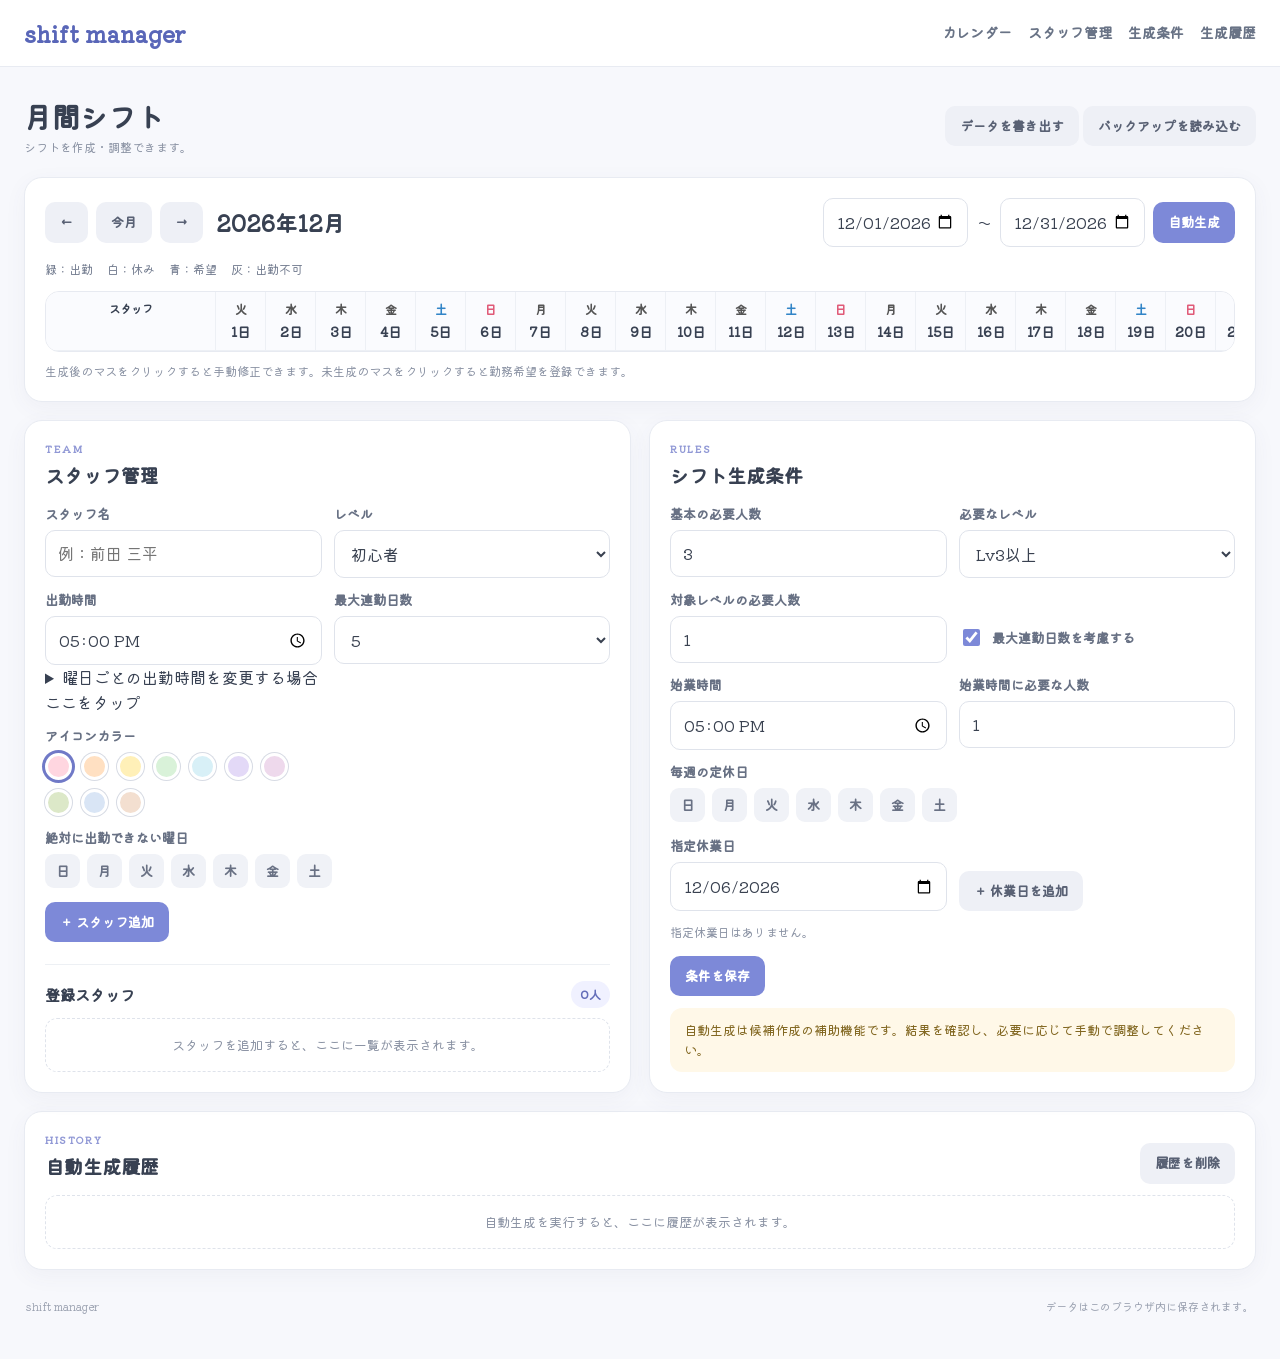
==== index.html @ 0167f22e "Update index.html" ====
<!doctype html>
<html lang="ja">

<head>
  <meta charset="utf-8">
  <meta name="viewport" content="width=device-width, initial-scale=1">
  <meta name="description" content="月間シフト作成を手助けします">
  <title>シフト管理システム</title>

  <!-- ファビコン -->
  <link rel="icon" href="/shift-work_icon.png">

  <!-- CSS JSリンク -->
  <link rel="stylesheet" href="css/ress.css">
  <link rel="stylesheet" href="css/style.css">

  <!-- kiwi Maruフォント -->
  <link rel="preconnect" href="https://fonts.googleapis.com">
  <link rel="preconnect" href="https://fonts.gstatic.com" crossorigin>
  <link
    href="https://fonts.googleapis.com/css2?family=Hachi+Maru+Pop&family=Kiwi+Maru&family=Zen+Kurenaido&display=swap"
    rel="stylesheet">

</head>

<body>
  <!-- ヘッダー -->
  <header>
    <div class="header-inner">
      <a class="logo" href="#calendar-section">shift manager</a>
      <nav>
        <a href="#calendar-section">カレンダー</a>
        <a href="#staff-section">スタッフ管理</a>
        <a href="#conditions-section">生成条件</a>
        <a href="#history-section">生成履歴</a>
      </nav>
    </div>
  </header>

  <!-- メイン画面 -->
  <main class="container" id="app-section">
    <div class="page-heading">
      <div>

        <h1>月間シフト</h1>
        <p class="muted">シフトを作成・調整できます。</p>
      </div>
      <div class="backup-actions">
        <button class="secondary" id="exportBtn" type="button">
          データを書き出す
        </button>

        <button class="secondary" id="importBtn" type="button">
          バックアップを読み込む
        </button>

        <input type="file" id="importFile" accept=".json,application/json" hidden>
      </div>
    </div>
    <!-- カレンダー シフト自動生成画面 -->
    <section class="card" id="calendar-section">
      <div class="calendar-toolbar">
        <div class="toolbar">
          <button class="secondary" id="prevMonth">←</button>
          <button class="secondary" id="todayMonth">今月</button>
          <button class="secondary" id="nextMonth">→</button>
          <span class="month-title" id="monthTitle"></span>
        </div>
        <div class="toolbar">
          <input type="date" id="generationStart" aria-label="生成開始日">
          <span>〜</span>
          <input type="date" id="generationEnd" aria-label="生成終了日">
          <button class="primary" id="generateBtn">自動生成</button>
        </div>
      </div>
      <div id="generationMessage" aria-live="polite">
      </div>
      <div class="legend">
        <span>緑：出勤</span>
        <span>白：休み</span>
        <span>青：希望</span>
        <span>灰：出勤不可</span>
      </div>
      <div class="calendar-wrap">
        <div id="calendar" class="calendar">
        </div>
      </div>
      <p class="muted help-text">生成後のマスをクリックすると手動修正できます。未生成のマスをクリックすると勤務希望を登録できます。</p>
    </section>

    <!-- スタッフ管理画面 -->
    <div class="grid">
      <section class="card" id="staff-section">
        <p class="eyebrow">TEAM</p>
        <h2>スタッフ管理</h2>
        <form id="staffForm">
          <div class="form-row">
            <div>
              <label for="staffName">スタッフ名</label>
              <input id="staffName" maxlength="20" placeholder="例：前田 三平" required>
            </div>
            <div>
              <label for="staffLevel">レベル</label>
              <select id="staffLevel">
                <option value=" 1">初心者</option>
                <option value="2">普通</option>
                <option value="3">ベテラン</option>
              </select>
            </div>
          </div>

          <!-- 出勤時間：初期値は17:00 -->
          <div class="form-row">
            <div>
              <label for="staffStartTime">出勤時間</label>
              <input id="staffStartTime" type="time" value="17:00" required>
              <!-- 曜日ごとの出勤時間変更 -->
              <details class="weekday-time-settings">
                <summary>曜日ごとの出勤時間を変更する場合ここをタップ</summary>
                <p>変更しない曜日は、基本の出勤時間が適用されます。</p>
                <div class="form-row">
                  <div>
                    <label for="startTimeMon">月曜日</label>
                    <input id="startTimeMon" type="time">
                  </div>
                  <div>
                    <label for="startTimeTue">火曜日</label>
                    <input id="startTimeTue" type="time">
                  </div>
                </div>
                <div class="form-row">
                  <div>
                    <label for="startTimeWed">水曜日</label>
                    <input id="startTimeWed" type="time">
                  </div>
                  <div>
                    <label for="startTimeThu">木曜日</label>
                    <input id="startTimeThu" type="time">
                  </div>
                </div>
                <div class="form-row">
                  <div>
                    <label for="startTimeFri">金曜日</label>
                    <input id="startTimeFri" type="time">
                  </div>
                  <div>
                    <label for="startTimeSat">土曜日</label>
                    <input id="startTimeSat" type="time">
                  </div>
                </div>
                <div class="form-row">
                  <div>
                    <label for="startTimeSun">日曜日</label>
                    <input id="startTimeSun" type="time">
                  </div>
                </div>
              </details>
            </div>

          <!-- 最大連勤日数 -->
            <div>
              <label for="staffMax">最大連勤日数</label>
              <select id="staffMax">
                <option>1</option>
                <option>2</option>
                <option>3</option>
                <option>4</option>
                <option selected>5</option>
                <option>6</option>
                <option>7</option>
              </select>
            </div>
          </div>

          <!-- アイコンカラー -->
          <div class="form-row">
            <div>
              <label>アイコンカラー</label>
              <div id="colorChoices" class="color-list"></div>
            </div>
          </div>
          <!-- 出勤曜日 -->
          <label>絶対に出勤できない曜日</label>
          <div id="unavailableChoices" class="weekday-list"></div>
          <div class="form-actions">
            <!-- スタッフ追加 -->
            <button class="primary" id="staffSubmit">＋ スタッフ追加</button>
            <button class="secondary hidden" id="staffCancelEdit" type="button">編集をキャンセル</button>
          </div>
        </form>
        <div class="subsection-heading">
          <h3>登録スタッフ</h3>
          <span id="staffCount" class="count-pill">0人</span>
        </div>
        <div id="staffList" class="staff-list">
        </div>
      </section>

      <!-- シフト生成条件画面 -->
      <section class="card" id="conditions-section">
        <p class="eyebrow">RULES</p>
        <h2>シフト生成条件</h2>
        <div class="form-row">
          <div>
            <label for="basicRequired">基本の必要人数</label>
            <input type="number" id="basicRequired" min="0" max="100" value="3">
          </div>
          <div>
            <label for="levelTarget">必要なレベル</label>
            <select id="levelTarget">
              <option value="1">Lv1以上</option>
              <option value="2">Lv2以上</option>
              <option value="3" selected>Lv3以上</option>
            </select>
          </div>
        </div>
        <div class="form-row">
          <div>
            <label for="levelRequired">対象レベルの必要人数</label>
            <input type="number" id="levelRequired" min="0" max="100" value="1">
          </div>
          <div class="checkbox-field">
            <input type="checkbox" id="consecutiveEnabled" checked>
            <label for="consecutiveEnabled">最大連勤日数を考慮する</label>
          </div>
        </div>
        <div class="form-row">
          <div>
            <label for="requiredStartTime">始業時間</label>
            <input type="time" id="requiredStartTime" value="17:00">
          </div>
          <div>
            <label for="requiredStartCount">始業時間に必要な人数</label>
            <input type="number" id="requiredStartCount" min="0" max="100" value="1">
          </div>
        </div>

        <label>毎週の定休日</label>
        <div id="closedWeekdays" class="weekday-list">
        </div>
        <div class="form-row">
          <div>
            <label for="holidayDate">指定休業日</label>
            <input type="date" id="holidayDate">
          </div>
          <div class="button-bottom">
            <button class="secondary" id="addHoliday" type="button">＋ 休業日を追加</button>
          </div>
        </div>
        <div id="holidayList" class="holiday-list">

        </div>
        <div class="form-actions">
          <button class="primary" id="saveSettings" type="button">条件を保存</button>
          <span id="settingsMessage" class="muted"></span>
        </div>
        <div class="notice">自動生成は候補作成の補助機能です。結果を確認し、必要に応じて手動で調整してください。</div>
      </section>
    </div>

    <!-- 自動生成履歴 -->
    <section class="card" id="history-section">
      <div class="section-heading">
        <div>
          <p class="eyebrow">HISTORY</p>
          <h2>自動生成履歴</h2>
        </div>
        <button class="secondary" id="clearHistory">履歴を削除</button>
      </div>
      <div id="historyList" class="muted">
      </div>
    </section>

    <!-- フッター -->
    <footer>
      <span>shift manager</span>
      <span>データはこのブラウザ内に保存されます。</span>
    </footer>
  </main>

  <!-- モーダル画面（勤務希望） -->
  <div class="modal" id="requestModal">
    <div class="modal-box">
      <p class="eyebrow">REQUEST</p>
      <h2>勤務希望</h2>
      <p id="requestContext" class="muted"></p>

      <div class="form-row">
        <div>
          <label for="reqDate">日付</label>
          <input type="date" id="reqDate">
        </div>
        <div>
          <label for="reqEmployee">スタッフ</label>
          <select id="reqEmployee"></select>
        </div>
      </div>

      <div class="form-row">
        <div>
          <label for="reqType">希望</label>
          <select id="reqType">
            <option value="work">出勤希望</option>
            <option value="off">休み希望</option>
            <option value="none">未設定</option>
          </select>
        </div>
        <div>
          <label for="reqComment">コメント</label>
          <input id="reqComment" maxlength="120" placeholder="任意">
        </div>
      </div>

      <div class="form-row">
        <div>
          <label for="reqStartTime">この日の出勤時間</label>
          <input type="time" id="reqStartTime" value="17:00">
        </div>
      </div>

      <div class="modal-actions">
        <button type="button" class="secondary" id="reqCancel">閉じる</button>
        <button type="button" class="primary" id="reqSave">希望を保存</button>
      </div>
    </div>
  </div>

  <!-- モーダル画面（シフト手動修正） -->
  <div class="modal" id="shiftModal">
    <div class="modal-box">
      <p class="eyebrow">EDIT SHIFT</p>
      <h2>シフト手動修正</h2>
      <p id="shiftTitle" class="muted">
      </p>
      <div class="form-row">
        <div>
        <label for="shiftStatus">勤務状態</label>
        <select id="shiftStatus">
          <option value="work">出勤</option>
          <option value="off">休み</option>
        </select>
        </div>
        <div>
          <label for="shiftStartTime">勤務時間</label>
          <input id="shiftStartTime" type="time" value="17:00">
        </div>
    </div>

    <div class="form-row">
      <div>
        <label for="shiftComment">コメント</label>
        <input id="shiftComment" maxlength="120">
      </div>
    </div>

      <div class="modal-actions">
        <button class="secondary" id="shiftCancel">閉じる</button>
        <button class="primary" id="shiftSave">変更を保存</button>
      </div>
    </div>
  </div>
</body>

<script type="module" src="js/app.js"></script>

</html>
---- css/ress.css ----
@charset "UTF-8";
/* 1. すべての要素で、パディングとボーダーを幅・高さに含める（超重要） */
*, *::before, *::after {
  box-sizing: border-box;
}

/* 2. 記事系タグのお節介な余白（margin）をまるごとリセット */
body, h1, h2, h3, h4, p, ul, ol, dl, figure {
  margin: 0;
  padding: 0;
}

/* 3. リストの「・」を消す */
ul, ol {
  list-style: none;
}

/* 4. 画像が親要素からはみ出さないようにする */
img {
  max-width: 100%;
  display: block; /* 下に謎の隙間ができるのを防ぐ */
}

/* 5. フォーム要素のフォントを他のテキストと統一する */
input, button, textarea, select {
  font: inherit;
}
---- css/style.css ----
@charset "UTF-8";

/* 共通部分 */
body{
  font-family: "Kiwi Maru", serif;
  font-weight: 400;
  font-style: normal;
  background:#f7f8fc;
  color: #384152;
  line-height:1.55
}
/* ヘッダー */
header{
  position:sticky;
  top:0;
  z-index:20;
  background:#ffffffef;
  backdrop-filter:blur(10px);
  border-bottom:1px solid #e8ebf2
}
.header-inner,
.container{
  max-width:1400px;margin:auto;
  padding:16px 24px
}
.header-inner{
  display:flex;
  justify-content:space-between;
  align-items:center;gap:18px
}
.logo{
  font-size:22px;
  font-weight:800;
  color:#5966b8;
  text-decoration:none
}
nav{
  display:flex;
  flex-wrap:wrap;
  gap:8px 16px
}
nav a{
  text-decoration:none;
  color:#697386;
  font-size:14px;
  font-weight:700
}
nav a:hover{
  color:#5966b8}
.page-heading,
.section-heading{
  display:flex;
  align-items:center;
  justify-content:space-between;
  gap:14px
}
.page-heading{
  margin:12px 0 20px
}
.eyebrow{
  font-size:10px;
  font-weight:900;
  letter-spacing:.16em;
  color:#9098d5;
  margin-bottom:4px
}
h1{
  font-size:28px;font-weight:800
}
h2{
  font-size:19px;
  font-weight:800;
  margin-bottom:14px
}
h3{
  font-size:15px;
  font-weight:800
}
.card{
  background:#fff;
  border:1px solid #e8ebf2;
  border-radius:18px;
  padding:20px;
  margin-bottom:18px;
  box-shadow:0 6px 22px #46506e0d
}
.grid{
  display:grid;
  grid-template-columns:1fr 1fr;
  gap:18px;
  align-items:start
}
label{
  display:block;
  font-size:13px;
  font-weight:700;
  margin-bottom:6px;
  color:#687184
}
input:not([type=checkbox]),
select{
  width:100%;
  min-width:0;
  padding:10px 12px;
  border:1px solid #dfe3eb;
  border-radius:10px;
  background:white;
  color:#394150;
  outline:none
}
input:focus,
select:focus{
  border-color:#a9b1eb;
  box-shadow:0 0 0 3px #eef0ff
}
input[type=checkbox]{
  accent-color:#7d89d8;
  width:17px;
  height:17px
}
.form-row{
  display:grid;
  grid-template-columns:repeat(2,minmax(0,1fr));
  gap:12px;
  margin-bottom:12px
}
button{
  border:0;
  border-radius:10px;
  padding:10px 15px;
  font-size:13px;
  font-weight:800
}
.primary{
  background:#7d89d8;
  color:white
}
.secondary{
  background:#eef0f6;
  color:#596174
}
.danger{
  background:#ffe6ea;
  color:#bd5b68
}
button:hover{
  opacity:.88
}
.toolbar{
  display:flex;
  flex-wrap:wrap;
  gap:8px;align-items:center
}
.calendar-toolbar{
  display:flex;
  justify-content:space-between;
  gap:14px;
  align-items:center;
  flex-wrap:wrap
}
.calendar-toolbar input{
  width:145px
}
.month-title{
  font-size:22px;
  font-weight:800;
  margin-left:5px
}
.calendar-wrap{
  overflow:auto;border:1px solid #e7eaf1;
  border-radius:14px
}
.calendar{
  min-width:900px;
  display:grid;
  grid-template-columns:170px repeat(31,50px)
}
.calendar>div{
  border-right:1px solid #edf0f5;
  border-bottom:1px solid #edf0f5
}
.calendar-head{
  position:sticky;top:0;
  z-index:5;
  background:#fafbfe;
  padding:8px 3px;text-align:center;
  font-size:11px;font-weight:800
}
.calendar-head.sunday .weekday-label{
  color:#e05b78
}
.calendar-head.saturday .weekday-label{
  color:#3285c7
}
.weekday-label{
  font-size:12px;
  color:#555;
  margin-bottom:3px
}
.date-label{
  font-size:13px;
  font-weight:700
}
.employee-name{
  position:sticky;
  left:0;z-index:6;
  background:white;
  padding:8px 10px;
  font-weight:800;
  display:flex;
  align-items:center;
  gap:7px;
  min-width:0
}
.employee-label{
  overflow:hidden;
  text-overflow:ellipsis;
  white-space:nowrap
}
.employee-name small{
  color:#8a92a2;
  font-size:10px
}
.color-dot{
  width:12px;
  height:12px;
  border-radius:50%;
  flex:none
}
.day-cell{
  min-height:70px;
  padding:4px;
  text-align:center;
  cursor:pointer;
  background:white
}
.day-cell:hover{
  background:#fafbff
}
.day-cell.closed{
  background:#fff1f3;
  color:#c8737e
}
.day-cell.unavailable{
  background:#f0f1f4;
  color:#999
}
.day-cell.confirmed-work{
  background:#effaf3
}
.day-cell.confirmed-off{
  background:#f5f5f7
}
.confirmed-mark{
  font-size:18px;
  font-weight:900;
  line-height:1.1
}
.preference-mark{
  margin-top:3px;
  font-size:9px;
  color:#8b93a4;
  line-height:1.1
}
.confirmed-work
.confirmed-mark{
  color:#4f9b70
}
.confirmed-off
.confirmed-mark{
  color:#858b98
}
.pref-work{
  color:#6480d5
}
.pref-off{
  color:#d78391
}
.day-number{
  font-size:10px;color:#a0a6b2
}
.legend{
  display:flex;
  flex-wrap:wrap;
  gap:14px;
  padding:13px 0;
  color:#747d90;
  font-size:12px
}
.help-text{
  margin-top:10px
}
.staff-list{
  display:grid;
  gap:8px;
  margin-top:10px
}
.staff-row{
  display:flex;
  justify-content:space-between;
  align-items:center;
  gap:10px;
  padding:11px 12px;
  border:1px solid #eceef4;
  border-radius:12px
}
.staff-info{
  display:flex;
  align-items:center;
  gap:9px;
  min-width:0
}
.staff-name{
  font-weight:800;
  overflow-wrap:anywhere
}
.staff-meta,.muted{
  font-size:12px;
  color:#8b93a4
}
.row-actions{
  display:flex;
  gap:6px;
  flex:none
}
.row-actions button{
  padding:7px 10px;
  font-size:11px
}
.color-list{
  display:flex;
  flex-wrap:wrap;
  gap:9px;
  min-height:34px;
  align-items:center
}
.color-choice{
  width:27px;
  height:27px;
  border-radius:50%;
  border:3px solid white;
  box-shadow:0 0 0 1px #d7dbe4;
  padding:0
}
.color-choice.selected{
  box-shadow:0 0 0 3px #7079c7
}
.weekday-list{
  display:flex;
  flex-wrap:wrap;
  gap:7px;
  margin:6px 0 14px
}
.weekday{
  padding:7px 11px;
  background:#f0f2f7;
  color:#697184;
  border-radius:9px
}
.weekday.selected{
  background:#dfe3ff;
  color:#5965b5
}
.form-actions{
  display:flex;
  align-items:center;
  flex-wrap:wrap;
  gap:8px;
  margin-top:14px
}
.subsection-heading{
  display:flex;
  justify-content:space-between;
  align-items:center;
  margin-top:22px;
  padding-top:16px;
  border-top:1px solid #edf0f4
}
.count-pill{
  background:#f0f1ff;
  color:#646eb9;
  border-radius:20px;
  padding:4px 9px;
  font-size:12px;
  font-weight:800
}
.checkbox-field{
  display:flex;
  align-items:center;
  gap:9px;
  padding-top:23px
}
.checkbox-field label{
  margin:0
}
.button-bottom{
  display:flex;
  align-items:end
}
.holiday-list{
  display:flex;
  flex-wrap:wrap;
  gap:7px
}
.holiday-chip{
  display:flex;
  align-items:center;
  gap:8px;
  border-radius:9px;
  padding:6px 9px;
  background:#fff0f2;
  color:#a65f6a;
  font-size:12px
}
.holiday-chip button{
  padding:1px 4px;
  background:transparent;
  color:#a65f6a
}
.notice{
  padding:12px 14px;
  border-radius:12px;
  background:#fff8e8;
  color:#80651e;
  margin-top:12px;
  font-size:13px
}
.notice.success{
  background:#edf9f1;
  color:#4d8c63
}
.notice.error{
  background:#fff0f1;
  color:#b85c69
}
.empty-state{
  border:1px dashed #dfe3eb;
  border-radius:12px;
  padding:16px;
  color:#8b93a4;
  font-size:13px;
  text-align:center
}
.modal{
  display:none;
  position:fixed;
  inset:0;
  z-index:100;
  background:#1e233259;
  padding:20px;
  align-items:center;
  justify-content:center
}
.modal.show{
  display:flex
}
.modal-box{
  width:min(560px,100%);
  max-height:90vh;
  overflow:auto;
  background:white;
  border-radius:18px;
  padding:22px;
  box-shadow:0 20px 70px #26304b30
}
.modal-actions{
  display:flex;
  justify-content:flex-end;
  gap:8px;
  margin-top:18px
}
.hidden{
  display:none!important
}
.history-item{
  padding:12px 0;
  border-bottom:1px solid #edf0f4
}
.history-date{
  font-weight:800
}
.history-summary{
  color:#8b93a4;
  font-size:12px;
  margin-top:3px
}
footer{
  display:flex;
  justify-content:space-between;
  gap:12px;
  padding:10px 2px 28px;
  color:#9aa1b0;
  font-size:11px
}
@media(max-width:900px){
  .grid{
    grid-template-columns:1fr
  }
}
@media(max-width:650px){
  .header-inner,.container{
    padding:13px 14px
  }
  .header-inner{
    align-items:flex-start;
    flex-direction:column
  }
  nav{
    gap:7px 12px
  }
  nav a{
    font-size:12px
  }
  .page-heading{
    align-items:flex-start;
    flex-direction:column
  }
  h1{
    font-size:24px
  }
  .card{
    padding:15px;
    border-radius:15px
  }
  .form-row{
    grid-template-columns:1fr
  }
  .calendar-toolbar input{
    width:135px
  }
  .month-title{
    font-size:18px
  }
  .checkbox-field{
    padding-top:0
  }
  footer{
    flex-direction:column
  }
}

/* カレンダーの出勤時間 */
.shift-time {
    font-size: 11.5px;
    line-height: 1.2;
    font-weight: normal;
    margin-top: 2px;
    color:#4d8c63
}
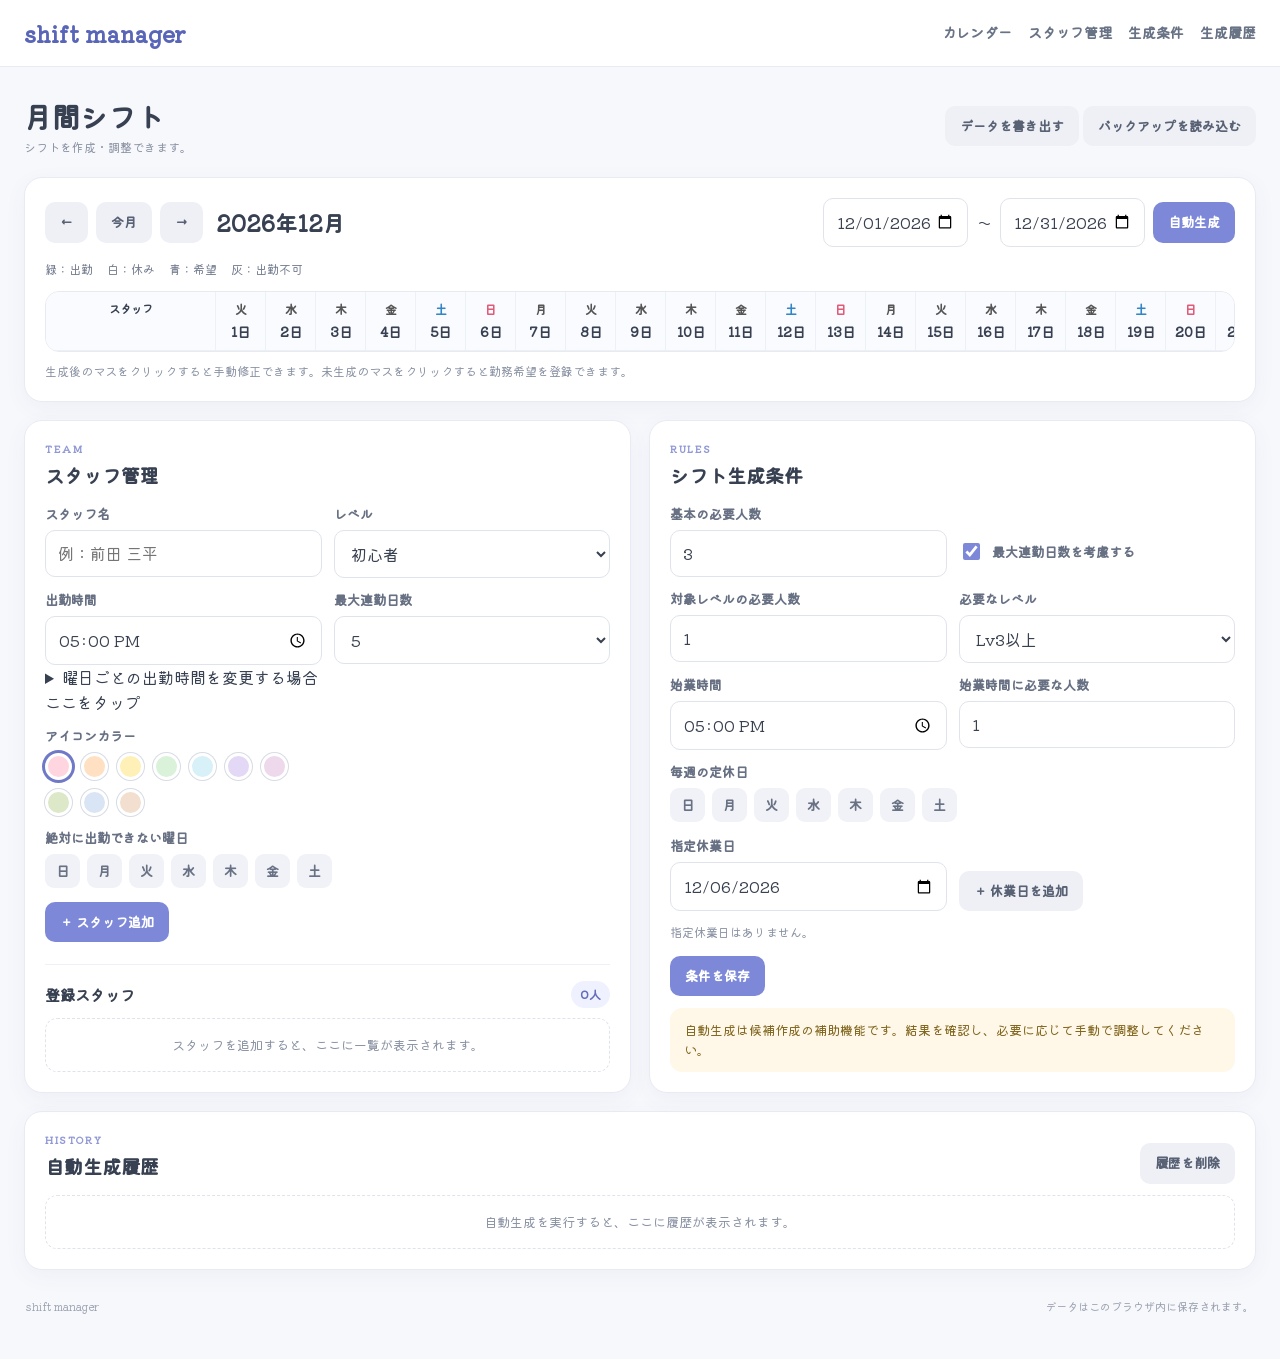
==== commit 0fe7d3c2: "Fix HTML formatting and add consecutive days checkbox" ====
--- a/index.html
+++ b/index.html
@@ -157,7 +157,7 @@
               </details>
             </div>
 
-          <!-- 最大連勤日数 -->
+            <!-- 最大連勤日数 -->
             <div>
               <label for="staffMax">最大連勤日数</label>
               <select id="staffMax">
@@ -205,6 +205,16 @@
             <label for="basicRequired">基本の必要人数</label>
             <input type="number" id="basicRequired" min="0" max="100" value="3">
           </div>
+          <div class="checkbox-field">
+            <input type="checkbox" id="consecutiveEnabled" checked>
+            <label for="consecutiveEnabled">最大連勤日数を考慮する</label>
+          </div>
+        </div>
+        <div class="form-row">
+          <div>
+            <label for="levelRequired">対象レベルの必要人数</label>
+            <input type="number" id="levelRequired" min="0" max="100" value="1">
+          </div>
           <div>
             <label for="levelTarget">必要なレベル</label>
             <select id="levelTarget">
@@ -212,16 +222,6 @@
               <option value="2">Lv2以上</option>
               <option value="3" selected>Lv3以上</option>
             </select>
-          </div>
-        </div>
-        <div class="form-row">
-          <div>
-            <label for="levelRequired">対象レベルの必要人数</label>
-            <input type="number" id="levelRequired" min="0" max="100" value="1">
-          </div>
-          <div class="checkbox-field">
-            <input type="checkbox" id="consecutiveEnabled" checked>
-            <label for="consecutiveEnabled">最大連勤日数を考慮する</label>
           </div>
         </div>
         <div class="form-row">
@@ -334,24 +334,24 @@
       </p>
       <div class="form-row">
         <div>
-        <label for="shiftStatus">勤務状態</label>
-        <select id="shiftStatus">
-          <option value="work">出勤</option>
-          <option value="off">休み</option>
-        </select>
+          <label for="shiftStatus">勤務状態</label>
+          <select id="shiftStatus">
+            <option value="work">出勤</option>
+            <option value="off">休み</option>
+          </select>
         </div>
         <div>
           <label for="shiftStartTime">勤務時間</label>
           <input id="shiftStartTime" type="time" value="17:00">
         </div>
-    </div>
-
-    <div class="form-row">
-      <div>
-        <label for="shiftComment">コメント</label>
-        <input id="shiftComment" maxlength="120">
-      </div>
-    </div>
+      </div>
+
+      <div class="form-row">
+        <div>
+          <label for="shiftComment">コメント</label>
+          <input id="shiftComment" maxlength="120">
+        </div>
+      </div>
 
       <div class="modal-actions">
         <button class="secondary" id="shiftCancel">閉じる</button>
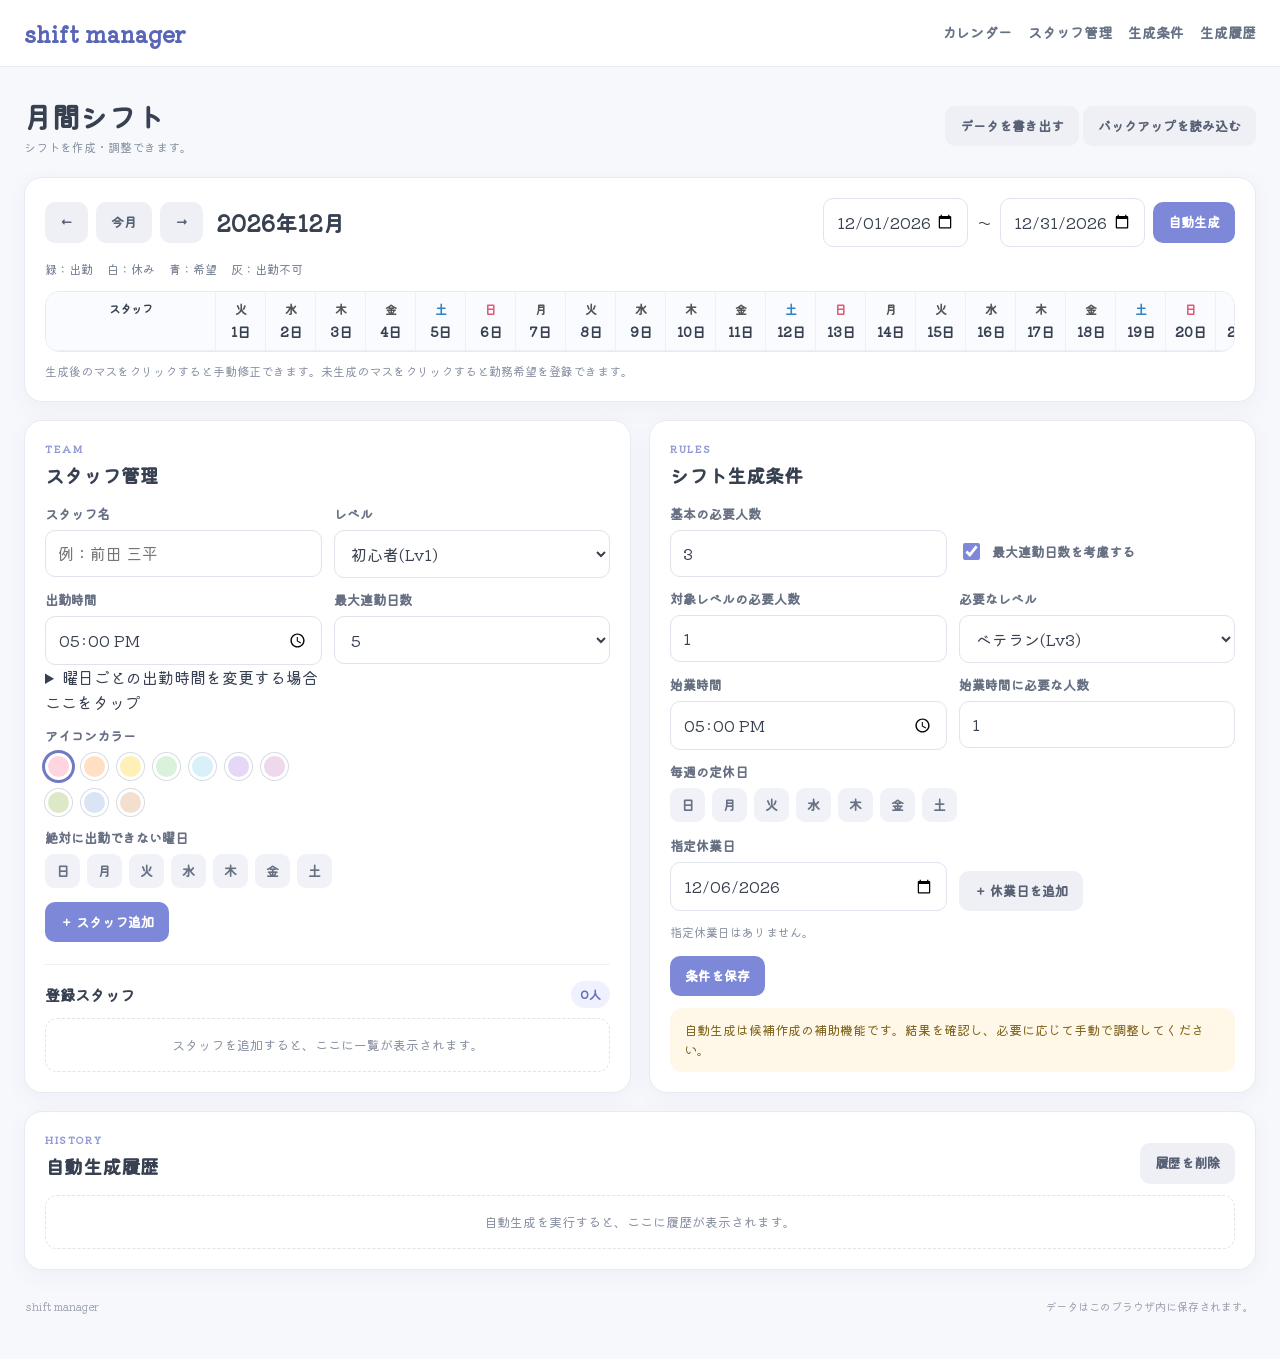
==== commit 27633ff1: "index.html を更新 Lv表記をわかりやすくしました" ====
--- a/index.html
+++ b/index.html
@@ -102,9 +102,9 @@
             <div>
               <label for="staffLevel">レベル</label>
               <select id="staffLevel">
-                <option value=" 1">初心者</option>
-                <option value="2">普通</option>
-                <option value="3">ベテラン</option>
+                <option value=" 1">初心者(Lv1)</option>
+                <option value="2">普通(Lv2)</option>
+                <option value="3">ベテラン(Lv3)</option>
               </select>
             </div>
           </div>
@@ -218,9 +218,9 @@
           <div>
             <label for="levelTarget">必要なレベル</label>
             <select id="levelTarget">
-              <option value="1">Lv1以上</option>
-              <option value="2">Lv2以上</option>
-              <option value="3" selected>Lv3以上</option>
+              <option value="1">初心者(Lv1)</option>
+              <option value="2">普通(Lv3)</option>
+              <option value="3" selected>ベテラン(Lv3)</option>
             </select>
           </div>
         </div>
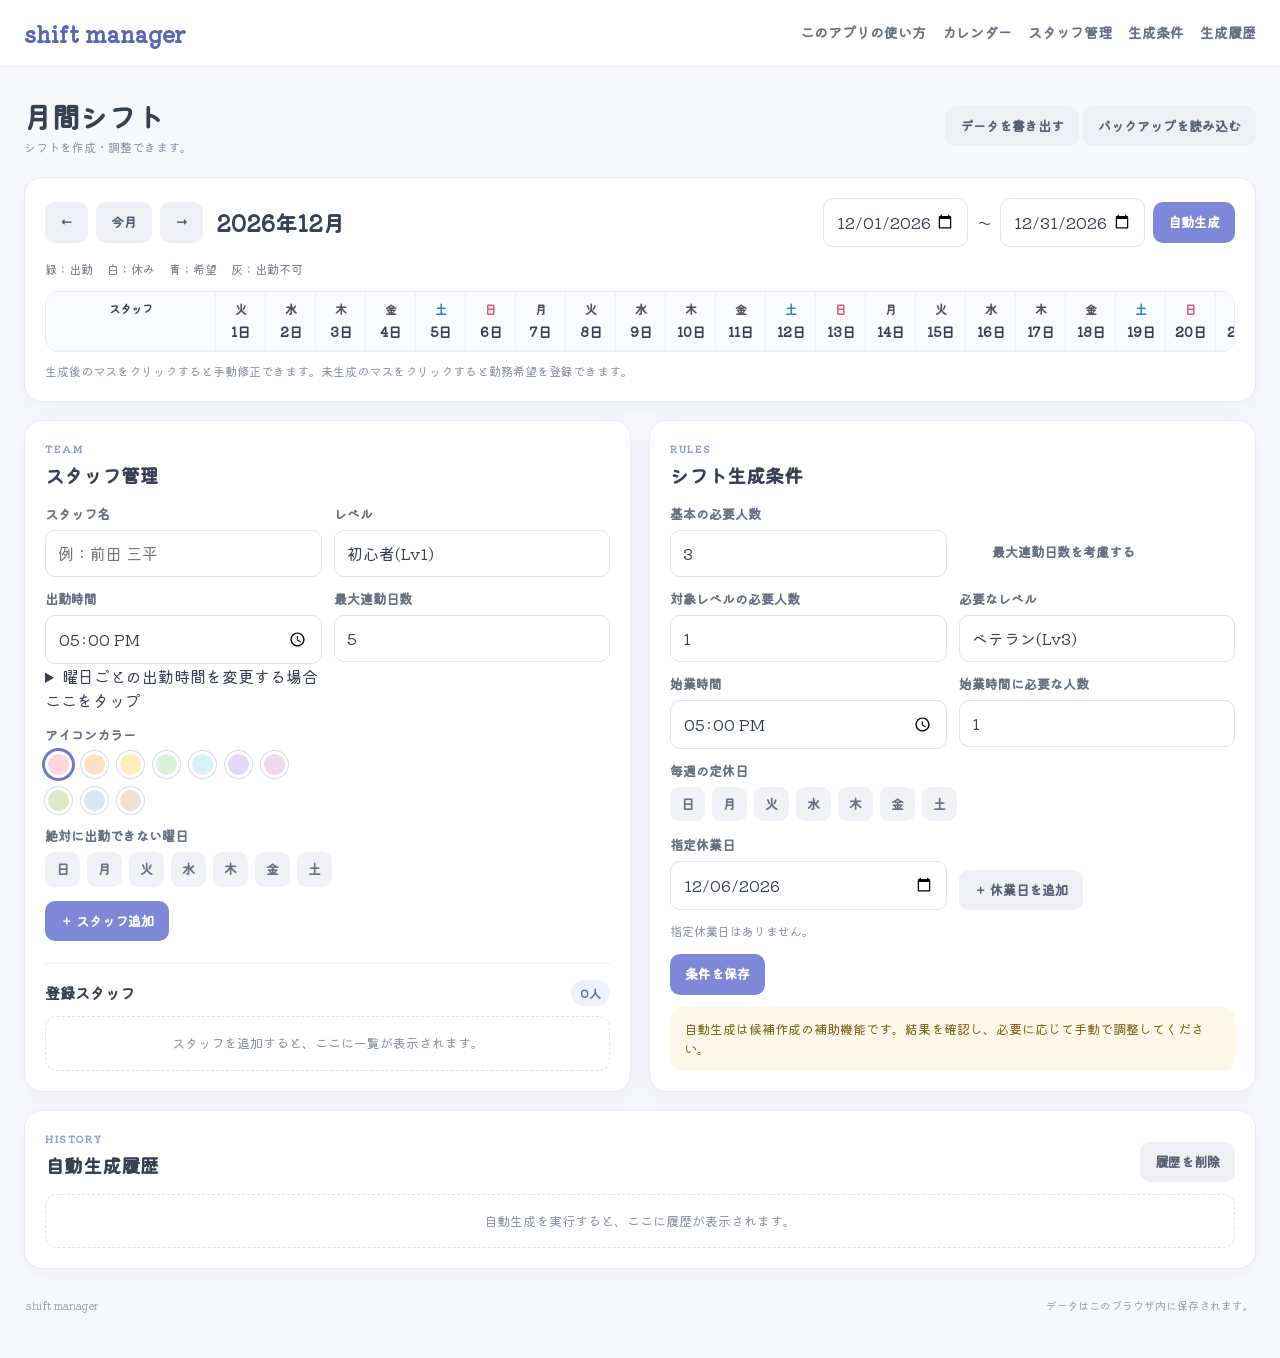
==== commit 6f6b8f76: "index.html を更新 アプリの使い方を追加しました" ====
--- a/index.html
+++ b/index.html
@@ -29,6 +29,7 @@
     <div class="header-inner">
       <a class="logo" href="#calendar-section">shift manager</a>
       <nav>
+         <a href="explanation.html">このアプリの使い方</a>
         <a href="#calendar-section">カレンダー</a>
         <a href="#staff-section">スタッフ管理</a>
         <a href="#conditions-section">生成条件</a>
--- a/css/ress.css
+++ b/css/ress.css
@@ -1,27 +1,33 @@
-@charset "UTF-8";
-/* 1. すべての要素で、パディングとボーダーを幅・高さに含める（超重要） */
-*, *::before, *::after {
-  box-sizing: border-box;
-}
-
-/* 2. 記事系タグのお節介な余白（margin）をまるごとリセット */
-body, h1, h2, h3, h4, p, ul, ol, dl, figure {
-  margin: 0;
-  padding: 0;
-}
-
-/* 3. リストの「・」を消す */
-ul, ol {
-  list-style: none;
-}
-
-/* 4. 画像が親要素からはみ出さないようにする */
-img {
-  max-width: 100%;
-  display: block; /* 下に謎の隙間ができるのを防ぐ */
-}
-
-/* 5. フォーム要素のフォントを他のテキストと統一する */
-input, button, textarea, select {
-  font: inherit;
-}
+@charset "UTF-8";
+/* 1. すべての要素で、パディングとボーダーを幅・高さに含める（超重要） */
+*, *::before, *::after {
+  box-sizing: border-box;
+}
+
+/* 2. 記事系タグのお節介な余白（margin）をまるごとリセット */
+body, h1, h2, h3, h4, p, ul, ol, dl, figure {
+  margin: 0;
+  padding: 0;
+}
+
+/* 3. リストの「・」を消す */
+ul, ol {
+  list-style: none;
+}
+
+/* 4. 画像が親要素からはみ出さないようにする */
+img {
+  max-width: 100%;
+  display: block; /* 下に謎の隙間ができるのを防ぐ */
+}
+
+/* 5. フォーム要素のフォントを他のテキストと統一する */
+input, button, textarea, select {
+  font: inherit;
+}
+
+/* 全フォーム要素のリセット */
+input, select {
+  -webkit-appearance: none;
+  border: none;
+}
--- a/css/style.css
+++ b/css/style.css
@@ -1,549 +1,782 @@
 @charset "UTF-8";
 
-/* 共通部分 */
-body{
+/* ==================================================
+   共通設定
+   PCの基本デザインは、これまでの表示を維持します。
+   ================================================== */
+
+html{
+  scroll-behavior:smooth;
+  scroll-padding-top: 100px
+}
+
+body {
   font-family: "Kiwi Maru", serif;
   font-weight: 400;
   font-style: normal;
-  background:#f7f8fc;
+  background: #f7f8fc;
   color: #384152;
-  line-height:1.55
-}
-/* ヘッダー */
-header{
-  position:sticky;
-  top:0;
-  z-index:20;
-  background:#ffffffef;
-  backdrop-filter:blur(10px);
-  border-bottom:1px solid #e8ebf2
-}
+  line-height: 1.55;
+}
+
+/* ==================================================
+   ヘッダー
+   ================================================== */
+
+header {
+  position: sticky;
+  top: 0;
+  z-index: 20;
+  background: #ffffffef;
+  backdrop-filter: blur(10px);
+  border-bottom: 1px solid #e8ebf2;
+}
+
+/* ヘッダーとページ全体の横幅・余白 */
 .header-inner,
-.container{
-  max-width:1400px;margin:auto;
-  padding:16px 24px
-}
-.header-inner{
-  display:flex;
-  justify-content:space-between;
-  align-items:center;gap:18px
-}
-.logo{
-  font-size:22px;
-  font-weight:800;
-  color:#5966b8;
-  text-decoration:none
-}
-nav{
-  display:flex;
-  flex-wrap:wrap;
-  gap:8px 16px
-}
-nav a{
-  text-decoration:none;
-  color:#697386;
-  font-size:14px;
-  font-weight:700
-}
-nav a:hover{
-  color:#5966b8}
+.container {
+  max-width: 1400px;
+  margin: auto;
+  padding: 16px 24px;
+}
+
+
+/* ロゴ・ナビゲーション・ログアウトボタンの配置 */
+.header-inner {
+  display: flex;
+  justify-content: space-between;
+  align-items: center;
+  gap: 18px;
+}
+
+/* ナビゲーションを右側に配置 */
+nav {
+  display: flex;
+  justify-content: flex-end;
+  align-items: center;
+  gap: 8px 16px;
+  margin-left: auto;
+}
+
+/* ログアウトボタン */
+#logoutBtn {
+  margin-left: 16px;
+  flex-shrink: 0;
+}
+
+/* ロゴ */
+.logo {
+  font-size: 22px;
+  font-weight: 800;
+  color: #5966b8;
+  text-decoration: none;
+}
+
+/* ナビゲーション */
+nav {
+  display: flex;
+  justify-content: flex-end;
+  gap: 8px 16px;
+}
+
+nav a {
+  text-decoration: none;
+  color: #697386;
+  font-size: 14px;
+  font-weight: 700;
+}
+
+nav a:hover {
+  color: #5966b8;
+}
+
+/* ==================================================
+   見出し
+   ================================================== */
+
 .page-heading,
-.section-heading{
-  display:flex;
-  align-items:center;
-  justify-content:space-between;
-  gap:14px
-}
-.page-heading{
-  margin:12px 0 20px
-}
-.eyebrow{
-  font-size:10px;
-  font-weight:900;
-  letter-spacing:.16em;
-  color:#9098d5;
-  margin-bottom:4px
-}
-h1{
-  font-size:28px;font-weight:800
-}
-h2{
-  font-size:19px;
-  font-weight:800;
-  margin-bottom:14px
-}
-h3{
-  font-size:15px;
-  font-weight:800
-}
-.card{
-  background:#fff;
-  border:1px solid #e8ebf2;
-  border-radius:18px;
-  padding:20px;
-  margin-bottom:18px;
-  box-shadow:0 6px 22px #46506e0d
-}
-.grid{
-  display:grid;
-  grid-template-columns:1fr 1fr;
-  gap:18px;
-  align-items:start
-}
-label{
-  display:block;
-  font-size:13px;
-  font-weight:700;
-  margin-bottom:6px;
-  color:#687184
-}
-input:not([type=checkbox]),
-select{
-  width:100%;
-  min-width:0;
-  padding:10px 12px;
-  border:1px solid #dfe3eb;
-  border-radius:10px;
-  background:white;
-  color:#394150;
-  outline:none
-}
+.section-heading {
+  display: flex;
+  align-items: center;
+  justify-content: space-between;
+  gap: 14px;
+}
+
+.page-heading {
+  margin: 12px 0 20px;
+}
+
+.eyebrow {
+  font-size: 10px;
+  font-weight: 900;
+  letter-spacing: 0.16em;
+  color: #9098d5;
+  margin-bottom: 4px;
+}
+
+h1 {
+  font-size: 28px;
+  font-weight: 800;
+}
+
+h2 {
+  font-size: 19px;
+  font-weight: 800;
+  margin-bottom: 14px;
+}
+
+h3 {
+  font-size: 15px;
+  font-weight: 800;
+}
+
+/* ==================================================
+   カード・レイアウト
+   ================================================== */
+
+.card {
+  background: #fff;
+  border: 1px solid #e8ebf2;
+  border-radius: 18px;
+  padding: 20px;
+  margin-bottom: 18px;
+  box-shadow: 0 6px 22px #46506e0d;
+}
+
+/* スタッフ管理と生成条件を横に並べる */
+.grid {
+  display: grid;
+  grid-template-columns: 1fr 1fr;
+  gap: 18px;
+  align-items: start;
+}
+
+/* ==================================================
+   フォーム・入力欄
+   ================================================== */
+
+label {
+  display: block;
+  font-size: 13px;
+  font-weight: 700;
+  margin-bottom: 6px;
+  color: #687184;
+}
+
+input:not([type="checkbox"]),
+select {
+  width: 100%;
+  min-width: 0;
+  padding: 10px 12px;
+  border: 1px solid #dfe3eb;
+  border-radius: 10px;
+  background: white;
+  color: #394150;
+  outline: none;
+}
+
 input:focus,
-select:focus{
-  border-color:#a9b1eb;
-  box-shadow:0 0 0 3px #eef0ff
-}
-input[type=checkbox]{
-  accent-color:#7d89d8;
-  width:17px;
-  height:17px
-}
-.form-row{
-  display:grid;
-  grid-template-columns:repeat(2,minmax(0,1fr));
-  gap:12px;
-  margin-bottom:12px
-}
-button{
-  border:0;
-  border-radius:10px;
-  padding:10px 15px;
-  font-size:13px;
-  font-weight:800
-}
-.primary{
-  background:#7d89d8;
-  color:white
-}
-.secondary{
-  background:#eef0f6;
-  color:#596174
-}
-.danger{
-  background:#ffe6ea;
-  color:#bd5b68
-}
-button:hover{
-  opacity:.88
-}
-.toolbar{
-  display:flex;
-  flex-wrap:wrap;
-  gap:8px;align-items:center
-}
-.calendar-toolbar{
-  display:flex;
-  justify-content:space-between;
-  gap:14px;
-  align-items:center;
-  flex-wrap:wrap
-}
-.calendar-toolbar input{
-  width:145px
-}
-.month-title{
-  font-size:22px;
-  font-weight:800;
-  margin-left:5px
-}
-.calendar-wrap{
-  overflow:auto;border:1px solid #e7eaf1;
-  border-radius:14px
-}
-.calendar{
-  min-width:900px;
-  display:grid;
-  grid-template-columns:170px repeat(31,50px)
-}
-.calendar>div{
-  border-right:1px solid #edf0f5;
-  border-bottom:1px solid #edf0f5
-}
-.calendar-head{
-  position:sticky;top:0;
-  z-index:5;
-  background:#fafbfe;
-  padding:8px 3px;text-align:center;
-  font-size:11px;font-weight:800
-}
-.calendar-head.sunday .weekday-label{
-  color:#e05b78
-}
-.calendar-head.saturday .weekday-label{
-  color:#3285c7
-}
-.weekday-label{
-  font-size:12px;
-  color:#555;
-  margin-bottom:3px
-}
-.date-label{
-  font-size:13px;
-  font-weight:700
-}
-.employee-name{
-  position:sticky;
-  left:0;z-index:6;
-  background:white;
-  padding:8px 10px;
-  font-weight:800;
-  display:flex;
-  align-items:center;
-  gap:7px;
-  min-width:0
-}
-.employee-label{
-  overflow:hidden;
-  text-overflow:ellipsis;
-  white-space:nowrap
-}
-.employee-name small{
-  color:#8a92a2;
-  font-size:10px
-}
-.color-dot{
-  width:12px;
-  height:12px;
-  border-radius:50%;
-  flex:none
-}
-.day-cell{
-  min-height:70px;
-  padding:4px;
-  text-align:center;
-  cursor:pointer;
-  background:white
-}
-.day-cell:hover{
-  background:#fafbff
-}
-.day-cell.closed{
-  background:#fff1f3;
-  color:#c8737e
-}
-.day-cell.unavailable{
-  background:#f0f1f4;
-  color:#999
-}
-.day-cell.confirmed-work{
-  background:#effaf3
-}
-.day-cell.confirmed-off{
-  background:#f5f5f7
-}
-.confirmed-mark{
-  font-size:18px;
-  font-weight:900;
-  line-height:1.1
-}
-.preference-mark{
-  margin-top:3px;
-  font-size:9px;
-  color:#8b93a4;
-  line-height:1.1
-}
-.confirmed-work
-.confirmed-mark{
-  color:#4f9b70
-}
-.confirmed-off
-.confirmed-mark{
-  color:#858b98
-}
-.pref-work{
-  color:#6480d5
-}
-.pref-off{
-  color:#d78391
-}
-.day-number{
-  font-size:10px;color:#a0a6b2
-}
-.legend{
-  display:flex;
-  flex-wrap:wrap;
-  gap:14px;
-  padding:13px 0;
-  color:#747d90;
-  font-size:12px
-}
-.help-text{
-  margin-top:10px
-}
-.staff-list{
-  display:grid;
-  gap:8px;
-  margin-top:10px
-}
-.staff-row{
-  display:flex;
-  justify-content:space-between;
-  align-items:center;
-  gap:10px;
-  padding:11px 12px;
-  border:1px solid #eceef4;
-  border-radius:12px
-}
-.staff-info{
-  display:flex;
-  align-items:center;
-  gap:9px;
-  min-width:0
-}
-.staff-name{
-  font-weight:800;
-  overflow-wrap:anywhere
-}
-.staff-meta,.muted{
-  font-size:12px;
-  color:#8b93a4
-}
-.row-actions{
-  display:flex;
-  gap:6px;
-  flex:none
-}
-.row-actions button{
-  padding:7px 10px;
-  font-size:11px
-}
-.color-list{
-  display:flex;
-  flex-wrap:wrap;
-  gap:9px;
-  min-height:34px;
-  align-items:center
-}
-.color-choice{
-  width:27px;
-  height:27px;
-  border-radius:50%;
-  border:3px solid white;
-  box-shadow:0 0 0 1px #d7dbe4;
-  padding:0
-}
-.color-choice.selected{
-  box-shadow:0 0 0 3px #7079c7
-}
-.weekday-list{
-  display:flex;
-  flex-wrap:wrap;
-  gap:7px;
-  margin:6px 0 14px
-}
-.weekday{
-  padding:7px 11px;
-  background:#f0f2f7;
-  color:#697184;
-  border-radius:9px
-}
-.weekday.selected{
-  background:#dfe3ff;
-  color:#5965b5
-}
-.form-actions{
-  display:flex;
-  align-items:center;
-  flex-wrap:wrap;
-  gap:8px;
-  margin-top:14px
-}
-.subsection-heading{
-  display:flex;
-  justify-content:space-between;
-  align-items:center;
-  margin-top:22px;
-  padding-top:16px;
-  border-top:1px solid #edf0f4
-}
-.count-pill{
-  background:#f0f1ff;
-  color:#646eb9;
-  border-radius:20px;
-  padding:4px 9px;
-  font-size:12px;
-  font-weight:800
-}
-.checkbox-field{
-  display:flex;
-  align-items:center;
-  gap:9px;
-  padding-top:23px
-}
-.checkbox-field label{
-  margin:0
-}
-.button-bottom{
-  display:flex;
-  align-items:end
-}
-.holiday-list{
-  display:flex;
-  flex-wrap:wrap;
-  gap:7px
-}
-.holiday-chip{
-  display:flex;
-  align-items:center;
-  gap:8px;
-  border-radius:9px;
-  padding:6px 9px;
-  background:#fff0f2;
-  color:#a65f6a;
-  font-size:12px
-}
-.holiday-chip button{
-  padding:1px 4px;
-  background:transparent;
-  color:#a65f6a
-}
-.notice{
-  padding:12px 14px;
-  border-radius:12px;
-  background:#fff8e8;
-  color:#80651e;
-  margin-top:12px;
-  font-size:13px
-}
-.notice.success{
-  background:#edf9f1;
-  color:#4d8c63
-}
-.notice.error{
-  background:#fff0f1;
-  color:#b85c69
-}
-.empty-state{
-  border:1px dashed #dfe3eb;
-  border-radius:12px;
-  padding:16px;
-  color:#8b93a4;
-  font-size:13px;
-  text-align:center
-}
-.modal{
-  display:none;
-  position:fixed;
-  inset:0;
-  z-index:100;
-  background:#1e233259;
-  padding:20px;
-  align-items:center;
-  justify-content:center
-}
-.modal.show{
-  display:flex
-}
-.modal-box{
-  width:min(560px,100%);
-  max-height:90vh;
-  overflow:auto;
-  background:white;
-  border-radius:18px;
-  padding:22px;
-  box-shadow:0 20px 70px #26304b30
-}
-.modal-actions{
-  display:flex;
-  justify-content:flex-end;
-  gap:8px;
-  margin-top:18px
-}
-.hidden{
-  display:none!important
-}
-.history-item{
-  padding:12px 0;
-  border-bottom:1px solid #edf0f4
-}
-.history-date{
-  font-weight:800
-}
-.history-summary{
-  color:#8b93a4;
-  font-size:12px;
-  margin-top:3px
-}
-footer{
-  display:flex;
-  justify-content:space-between;
-  gap:12px;
-  padding:10px 2px 28px;
-  color:#9aa1b0;
-  font-size:11px
-}
-@media(max-width:900px){
-  .grid{
-    grid-template-columns:1fr
-  }
-}
-@media(max-width:650px){
-  .header-inner,.container{
-    padding:13px 14px
-  }
-  .header-inner{
-    align-items:flex-start;
-    flex-direction:column
-  }
-  nav{
-    gap:7px 12px
-  }
-  nav a{
-    font-size:12px
-  }
-  .page-heading{
-    align-items:flex-start;
-    flex-direction:column
-  }
-  h1{
-    font-size:24px
-  }
-  .card{
-    padding:15px;
-    border-radius:15px
-  }
-  .form-row{
-    grid-template-columns:1fr
-  }
-  .calendar-toolbar input{
-    width:135px
-  }
-  .month-title{
-    font-size:18px
-  }
-  .checkbox-field{
-    padding-top:0
-  }
-  footer{
-    flex-direction:column
-  }
-}
-
-/* カレンダーの出勤時間 */
+select:focus {
+  border-color: #a9b1eb;
+  box-shadow: 0 0 0 3px #eef0ff;
+}
+
+/* チェックボックス */
+input[type="checkbox"] {
+  accent-color: #7d89d8;
+  width: 17px;
+  height: 17px;
+}
+
+/* 2つの入力項目を横に並べる */
+.form-row {
+  display: grid;
+  grid-template-columns: repeat(2, minmax(0, 1fr));
+  gap: 12px;
+  margin-bottom: 12px;
+}
+
+/* ==================================================
+   ボタン
+   ================================================== */
+
+button {
+  border: 0;
+  border-radius: 10px;
+  padding: 10px 15px;
+  font-size: 13px;
+  font-weight: 800;
+  cursor: pointer;
+}
+
+.primary {
+  background: #7d89d8;
+  color: white;
+}
+
+.secondary {
+  background: #eef0f6;
+  color: #596174;
+}
+
+.danger {
+  background: #ffe6ea;
+  color: #bd5b68;
+}
+
+button:hover {
+  opacity: 0.88;
+}
+
+button:disabled {
+  cursor: wait;
+  opacity: 0.6;
+}
+
+/* ボタンを横並びにする共通領域 */
+.toolbar {
+  display: flex;
+  flex-wrap: wrap;
+  gap: 8px;
+  align-items: center;
+}
+
+/* ==================================================
+   カレンダー
+   ================================================== */
+
+.calendar-toolbar {
+  display: flex;
+  justify-content: space-between;
+  gap: 14px;
+  align-items: center;
+  flex-wrap: wrap;
+}
+
+.calendar-toolbar input {
+  width: 145px;
+}
+
+.month-title {
+  font-size: 22px;
+  font-weight: 800;
+  margin-left: 5px;
+}
+
+/* カレンダー部分は横スクロール可能にする */
+.calendar-wrap {
+  overflow: auto;
+  border: 1px solid #e7eaf1;
+  border-radius: 14px;
+}
+
+/* 1列目にスタッフ名、続いて最大31日分を表示 */
+.calendar {
+  min-width: 900px;
+  display: grid;
+  grid-template-columns: 170px repeat(31, 50px);
+}
+
+.calendar > div {
+  border-right: 1px solid #edf0f5;
+  border-bottom: 1px solid #edf0f5;
+}
+
+/* カレンダーの曜日・日付見出し */
+.calendar-head {
+  position: sticky;
+  top: 0;
+  z-index: 5;
+  background: #fafbfe;
+  padding: 8px 3px;
+  text-align: center;
+  font-size: 11px;
+  font-weight: 800;
+}
+
+.calendar-head.sunday .weekday-label {
+  color: #e05b78;
+}
+
+.calendar-head.saturday .weekday-label {
+  color: #3285c7;
+}
+
+.weekday-label {
+  font-size: 12px;
+  color: #555;
+  margin-bottom: 3px;
+}
+
+.date-label {
+  font-size: 13px;
+  font-weight: 700;
+}
+
+/* スタッフ名の列を固定 */
+.employee-name {
+  position: sticky;
+  left: 0;
+  z-index: 6;
+  background: white;
+  padding: 8px 10px;
+  font-weight: 800;
+  display: flex;
+  align-items: center;
+  gap: 7px;
+  min-width: 0;
+}
+
+.employee-label {
+  overflow: hidden;
+  text-overflow: ellipsis;
+  white-space: nowrap;
+}
+
+.employee-name small {
+  color: #8a92a2;
+  font-size: 10px;
+}
+
+/* スタッフのアイコンカラー */
+.color-dot {
+  width: 12px;
+  height: 12px;
+  border-radius: 50%;
+  flex: none;
+}
+
+/* カレンダーの日付セル */
+.day-cell {
+  min-height: 70px;
+  padding: 4px;
+  text-align: center;
+  cursor: pointer;
+  background: white;
+}
+
+.day-cell:hover {
+  background: #fafbff;
+}
+
+.day-cell.closed {
+  background: #fff1f3;
+  color: #c8737e;
+}
+
+.day-cell.unavailable {
+  background: #f0f1f4;
+  color: #999;
+}
+
+.day-cell.confirmed-work {
+  background: #effaf3;
+}
+
+.day-cell.confirmed-off {
+  background: #f5f5f7;
+}
+
+/* 出勤・休みのマーク */
+.confirmed-mark {
+  font-size: 18px;
+  font-weight: 900;
+  line-height: 1.1;
+}
+
+.preference-mark {
+  margin-top: 3px;
+  font-size: 9px;
+  color: #8b93a4;
+  line-height: 1.1;
+}
+
+.confirmed-work .confirmed-mark {
+  color: #4f9b70;
+}
+
+.confirmed-off .confirmed-mark {
+  color: #858b98;
+}
+
+.pref-work {
+  color: #6480d5;
+}
+
+.pref-off {
+  color: #d78391;
+}
+
+.day-number {
+  font-size: 10px;
+  color: #a0a6b2;
+}
+
+/* カレンダーの凡例 */
+.legend {
+  display: flex;
+  flex-wrap: wrap;
+  gap: 14px;
+  padding: 13px 0;
+  color: #747d90;
+  font-size: 12px;
+}
+
+.help-text {
+  margin-top: 10px;
+}
+
+/* ==================================================
+   スタッフ管理
+   ================================================== */
+
+.staff-list {
+  display: grid;
+  gap: 8px;
+  margin-top: 10px;
+}
+
+.staff-row {
+  display: flex;
+  justify-content: space-between;
+  align-items: center;
+  gap: 10px;
+  padding: 11px 12px;
+  border: 1px solid #eceef4;
+  border-radius: 12px;
+}
+
+.staff-info {
+  display: flex;
+  align-items: center;
+  gap: 9px;
+  min-width: 0;
+}
+
+.staff-name {
+  font-weight: 800;
+  overflow-wrap: anywhere;
+}
+
+.staff-meta,
+.muted {
+  font-size: 12px;
+  color: #8b93a4;
+}
+
+.row-actions {
+  display: flex;
+  gap: 6px;
+  flex: none;
+}
+
+.row-actions button {
+  padding: 7px 10px;
+  font-size: 11px;
+}
+
+/* アイコンカラーの選択肢 */
+.color-list {
+  display: flex;
+  flex-wrap: wrap;
+  gap: 9px;
+  min-height: 34px;
+  align-items: center;
+}
+
+.color-choice {
+  width: 27px;
+  height: 27px;
+  border-radius: 50%;
+  border: 3px solid white;
+  box-shadow: 0 0 0 1px #d7dbe4;
+  padding: 0;
+}
+
+.color-choice.selected {
+  box-shadow: 0 0 0 3px #7079c7;
+}
+
+/* 曜日選択ボタン */
+.weekday-list {
+  display: flex;
+  flex-wrap: wrap;
+  gap: 7px;
+  margin: 6px 0 14px;
+}
+
+.weekday {
+  padding: 7px 11px;
+  background: #f0f2f7;
+  color: #697184;
+  border-radius: 9px;
+}
+
+.weekday.selected {
+  background: #dfe3ff;
+  color: #5965b5;
+}
+
+/* スタッフ登録フォームの操作ボタン */
+.form-actions {
+  display: flex;
+  align-items: center;
+  flex-wrap: wrap;
+  gap: 8px;
+  margin-top: 14px;
+}
+
+/* 登録スタッフ見出し */
+.subsection-heading {
+  display: flex;
+  justify-content: space-between;
+  align-items: center;
+  margin-top: 22px;
+  padding-top: 16px;
+  border-top: 1px solid #edf0f4;
+}
+
+.count-pill {
+  background: #f0f1ff;
+  color: #646eb9;
+  border-radius: 20px;
+  padding: 4px 9px;
+  font-size: 12px;
+  font-weight: 800;
+}
+
+/* ==================================================
+   シフト生成条件
+   ================================================== */
+
+.checkbox-field {
+  display: flex;
+  align-items: center;
+  gap: 9px;
+  padding-top: 23px;
+}
+
+.checkbox-field label {
+  margin: 0;
+}
+
+.button-bottom {
+  display: flex;
+  align-items: end;
+}
+
+/* 指定休業日の一覧 */
+.holiday-list {
+  display: flex;
+  flex-wrap: wrap;
+  gap: 7px;
+}
+
+.holiday-chip {
+  display: flex;
+  align-items: center;
+  gap: 8px;
+  border-radius: 9px;
+  padding: 6px 9px;
+  background: #fff0f2;
+  color: #a65f6a;
+  font-size: 12px;
+}
+
+.holiday-chip button {
+  padding: 1px 4px;
+  background: transparent;
+  color: #a65f6a;
+}
+
+/* お知らせ・成功・エラーメッセージ */
+.notice {
+  padding: 12px 14px;
+  border-radius: 12px;
+  background: #fff8e8;
+  color: #80651e;
+  margin-top: 12px;
+  font-size: 13px;
+}
+
+.notice.success {
+  background: #edf9f1;
+  color: #4d8c63;
+}
+
+.notice.error {
+  background: #fff0f1;
+  color: #b85c69;
+}
+
+/* データがない場合の表示 */
+.empty-state {
+  border: 1px dashed #dfe3eb;
+  border-radius: 12px;
+  padding: 16px;
+  color: #8b93a4;
+  font-size: 13px;
+  text-align: center;
+}
+
+/* ==================================================
+   モーダル画面
+   ================================================== */
+
+.modal {
+  display: none;
+  position: fixed;
+  inset: 0;
+  z-index: 100;
+  background: #1e233259;
+  padding: 20px;
+  align-items: center;
+  justify-content: center;
+}
+
+.modal.show {
+  display: flex;
+}
+
+.modal-box {
+  width: min(560px, 100%);
+  max-height: 90vh;
+  overflow: auto;
+  background: white;
+  border-radius: 18px;
+  padding: 22px;
+  box-shadow: 0 20px 70px #26304b30;
+}
+
+.modal-actions {
+  display: flex;
+  justify-content: flex-end;
+  gap: 8px;
+  margin-top: 18px;
+}
+
+/* JavaScriptから表示・非表示を切り替える */
+.hidden {
+  display: none !important;
+}
+
+/* ==================================================
+   自動生成履歴・フッター
+   ================================================== */
+
+.history-item {
+  padding: 12px 0;
+  border-bottom: 1px solid #edf0f4;
+}
+
+.history-date {
+  font-weight: 800;
+}
+
+.history-summary {
+  color: #8b93a4;
+  font-size: 12px;
+  margin-top: 3px;
+}
+
+footer {
+  display: flex;
+  justify-content: space-between;
+  gap: 12px;
+  padding: 10px 2px 28px;
+  color: #9aa1b0;
+  font-size: 11px;
+}
+
+/* ==================================================
+   カレンダー内の出勤時間
+   ================================================== */
+
 .shift-time {
-    font-size: 11.5px;
-    line-height: 1.2;
-    font-weight: normal;
-    margin-top: 2px;
-    color:#4d8c63
-}
+  font-size: 11.5px;
+  line-height: 1.2;
+  font-weight: normal;
+  margin-top: 2px;
+  color: #4d8c63;
+}
+
+/* ==================================================
+   スマートフォン表示
+   PCのレイアウトには影響しないように、
+   画面幅が650px以下の場合だけ調整します。
+   ================================================== */
+
+@media screen and (max-width: 650px) {
+
+  /* ページ全体が画面の右にはみ出さないようにする */
+  html,
+  body {
+    width: 100%;
+    max-width: 100%;
+    overflow-x: hidden;
+  }
+
+  /* スマホでは文字と余白を少しだけコンパクトにする */
+  body {
+    font-size: 90%;
+  }
+
+  /* ヘッダーと本文をスマホの横幅に合わせる */
+  .header-inner,
+  .container {
+    width: 100%;
+    max-width: 100%;
+    padding: 10px 12px;
+  }
+
+  /* ヘッダー内の要素を画面幅に合わせて折り返す */
+  .header-inner {
+    flex-wrap: wrap;
+    justify-content: space-between;
+    gap: 8px;
+  }
+
+  /* ナビゲーションが横にはみ出す場合は、ナビ部分だけ横に動かせるようにする */
+  nav {
+    max-width: 100%;
+    overflow-x: auto;
+    justify-content: flex-start;
+    gap: 8px 12px;
+    white-space: nowrap;
+  }
+
+  /* スタッフ管理などのカードは縦に並べる */
+  .grid {
+    grid-template-columns: minmax(0, 1fr);
+    gap: 12px;
+  }
+
+  /* カード内の余白を少し小さくする */
+  .card {
+    min-width: 0;
+    padding: 14px;
+  }
+
+  /* 入力欄が横にはみ出さないようにする */
+  .form-row {
+    grid-template-columns: minmax(0, 1fr);
+  }
+
+  /* フッターの内容も画面幅に合わせて折り返す */
+  footer {
+    flex-wrap: wrap;
+  }
+
+  /* カレンダーはカード全体を押し広げず、カレンダー部分だけ横スクロール */
+  .calendar-wrap {
+    width: 100%;
+    max-width: 100%;
+    overflow-x: auto;
+    -webkit-overflow-scrolling: touch;
+  }
+
+  /* カレンダーの日付列は読みやすさを保つため、必要な場合だけ横スクロール */
+  .calendar {
+    min-width: 900px;
+  }
+}
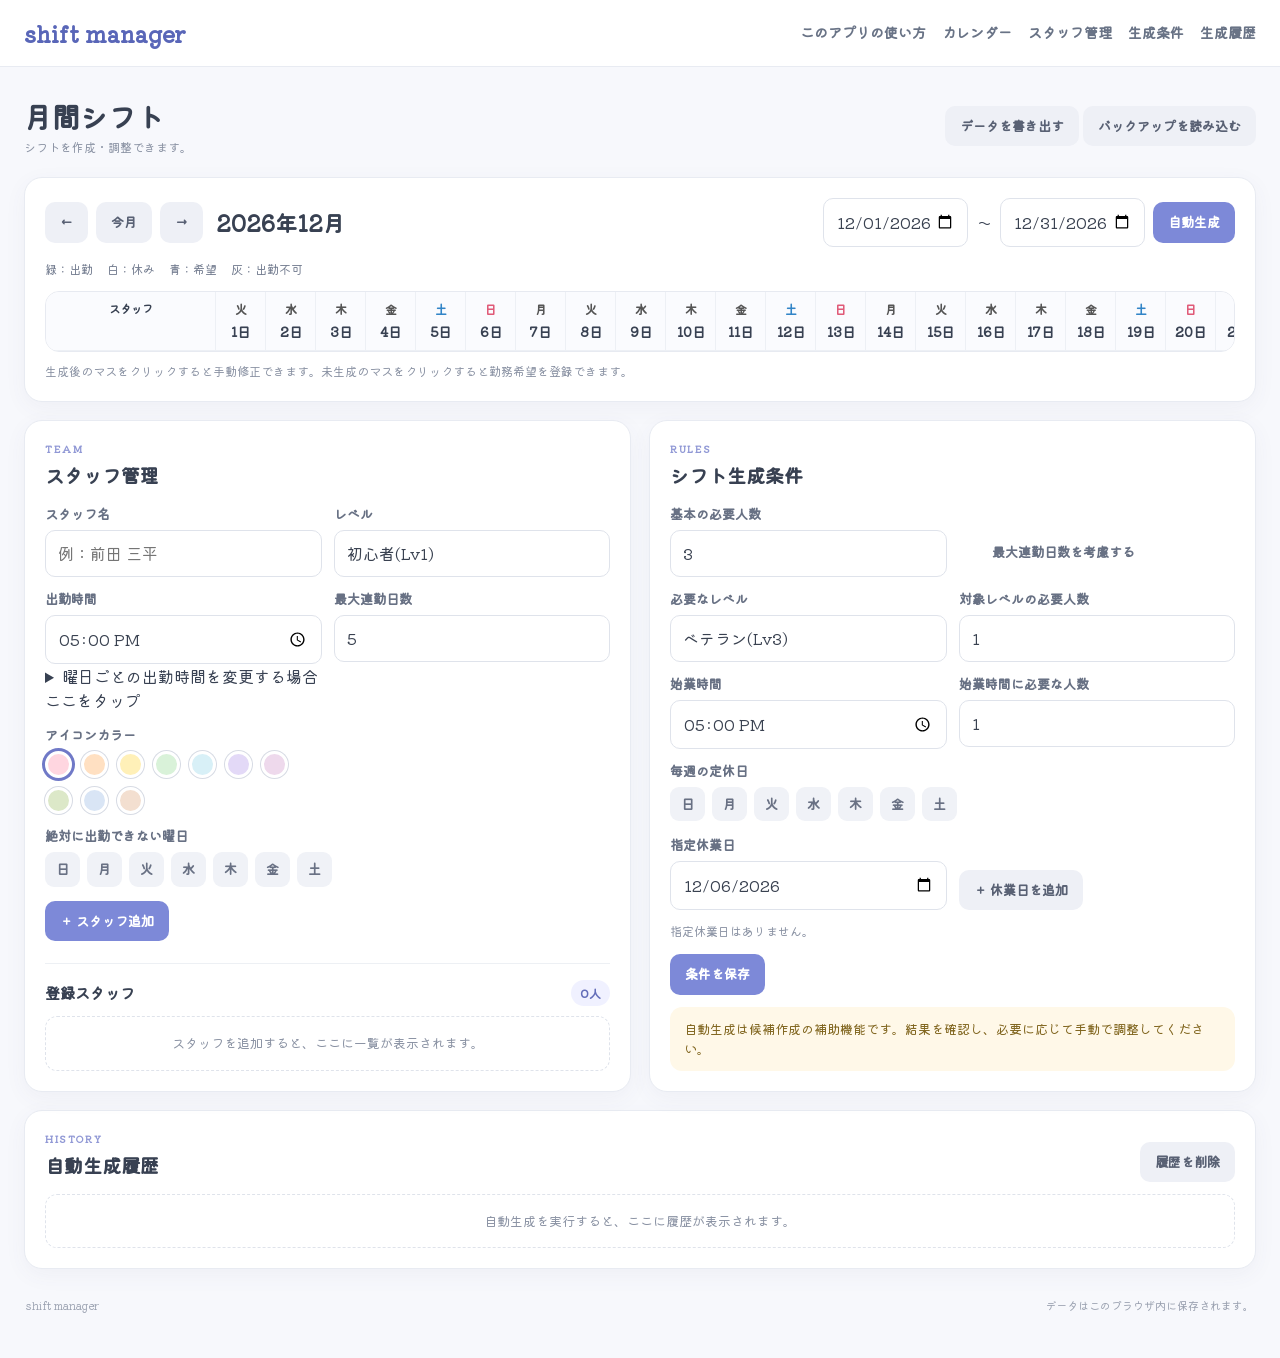
==== commit dff8bad6: "index.html を更新" ====
--- a/index.html
+++ b/index.html
@@ -8,7 +8,7 @@
   <title>シフト管理システム</title>
 
   <!-- ファビコン -->
-  <link rel="icon" href="/shift-work_icon.png">
+  <link rel="icon" href="shift-work_icon.png">
 
   <!-- CSS JSリンク -->
   <link rel="stylesheet" href="css/ress.css">
@@ -213,16 +213,16 @@
         </div>
         <div class="form-row">
           <div>
-            <label for="levelRequired">対象レベルの必要人数</label>
-            <input type="number" id="levelRequired" min="0" max="100" value="1">
-          </div>
-          <div>
             <label for="levelTarget">必要なレベル</label>
             <select id="levelTarget">
               <option value="1">初心者(Lv1)</option>
               <option value="2">普通(Lv3)</option>
               <option value="3" selected>ベテラン(Lv3)</option>
             </select>
+          </div>
+          <div>
+            <label for="levelRequired">対象レベルの必要人数</label>
+            <input type="number" id="levelRequired" min="0" max="100" value="1">
           </div>
         </div>
         <div class="form-row">
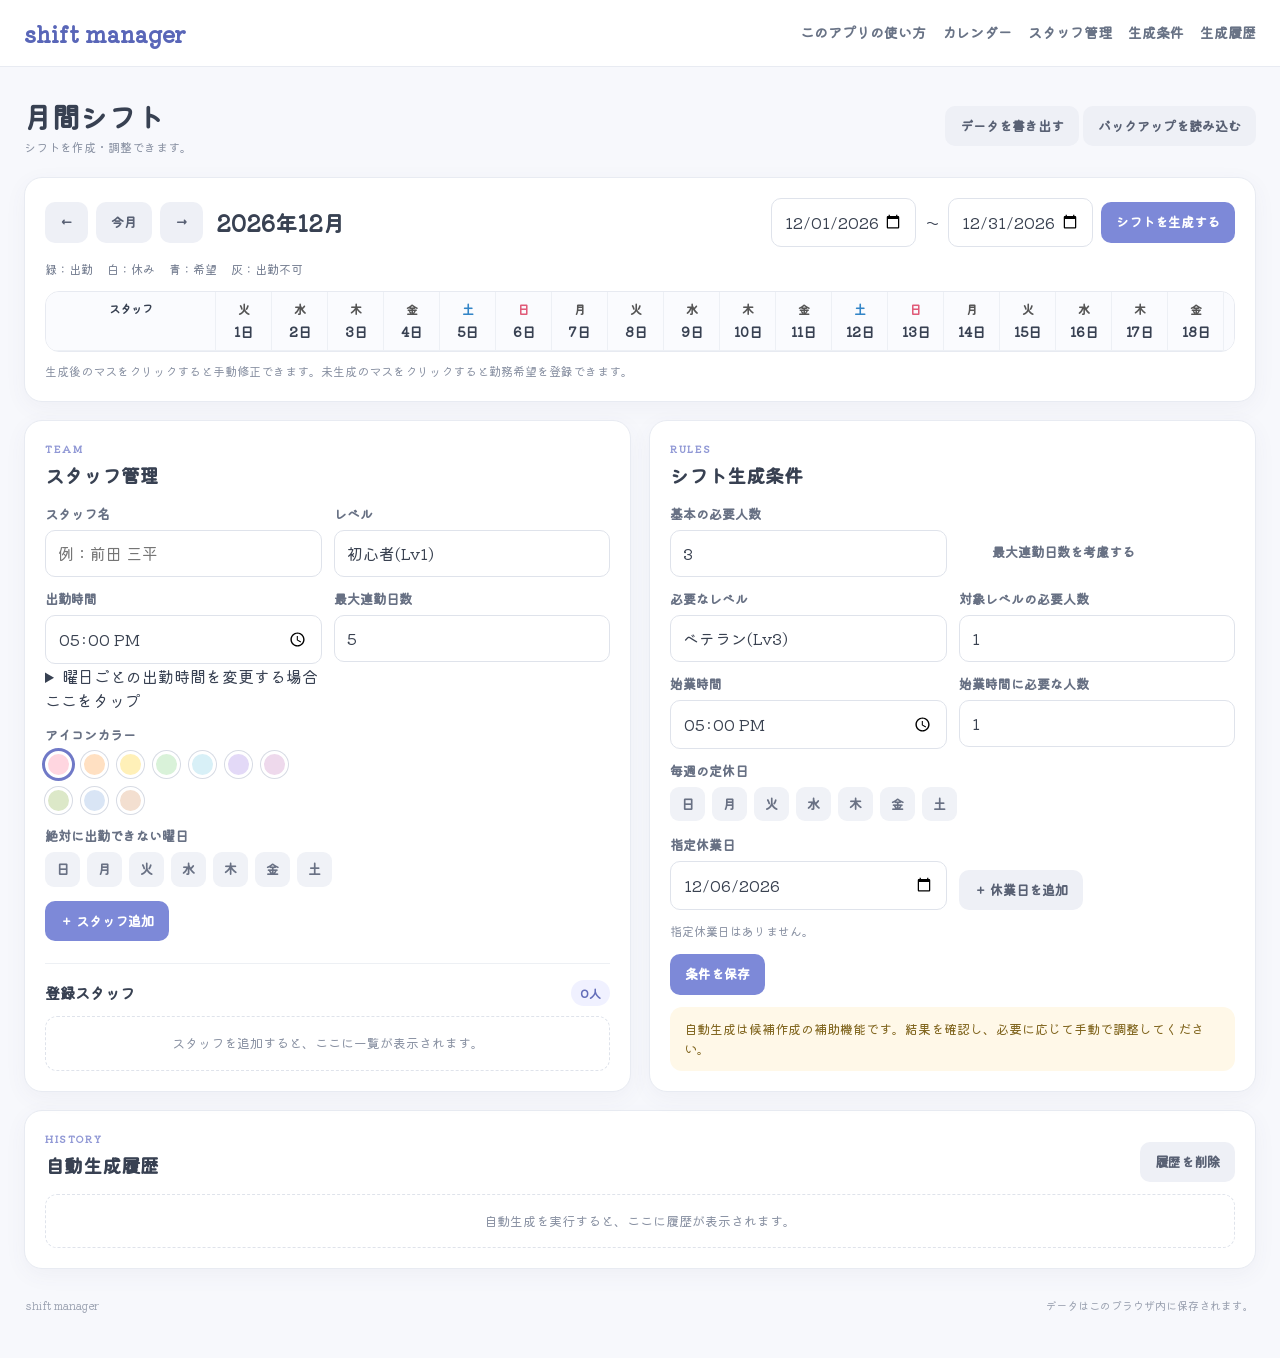
==== commit 30b99a43: "index.html を更新" ====
--- a/index.html
+++ b/index.html
@@ -71,7 +71,7 @@
           <input type="date" id="generationStart" aria-label="生成開始日">
           <span>〜</span>
           <input type="date" id="generationEnd" aria-label="生成終了日">
-          <button class="primary" id="generateBtn">自動生成</button>
+          <button class="primary" id="generateBtn">シフトを生成する</button>
         </div>
       </div>
       <div id="generationMessage" aria-live="polite">
@@ -103,7 +103,7 @@
             <div>
               <label for="staffLevel">レベル</label>
               <select id="staffLevel">
-                <option value=" 1">初心者(Lv1)</option>
+                <option value="1">初心者(Lv1)</option>
                 <option value="2">普通(Lv2)</option>
                 <option value="3">ベテラン(Lv3)</option>
               </select>
--- a/css/style.css
+++ b/css/style.css
@@ -274,7 +274,7 @@
 .calendar {
   min-width: 900px;
   display: grid;
-  grid-template-columns: 170px repeat(31, 50px);
+  grid-template-columns: 170px repeat(31, 56px);
 }
 
 .calendar > div {
@@ -362,6 +362,8 @@
 .day-cell.closed {
   background: #fff1f3;
   color: #c8737e;
+  font-size: 11.5px;
+  white-space: nowrap;
 }
 
 .day-cell.unavailable {
@@ -369,34 +371,34 @@
   color: #999;
 }
 
+/* 出勤・休みの背景色 */
+
 .day-cell.confirmed-work {
-  background: #effaf3;
+    background: #e5f3e9;
 }
 
 .day-cell.confirmed-off {
-  background: #f5f5f7;
+    background: #fafafa;
 }
 
 /* 出勤・休みのマーク */
+
 .confirmed-mark {
-  font-size: 18px;
-  font-weight: 900;
-  line-height: 1.1;
-}
-
-.preference-mark {
-  margin-top: 3px;
-  font-size: 9px;
-  color: #8b93a4;
-  line-height: 1.1;
-}
+    font-size: 18px;
+    font-weight: 900;
+    line-height: 1.1;
+}
+
+/* 出勤：少し濃いめのグリーン */
 
 .confirmed-work .confirmed-mark {
-  color: #4f9b70;
-}
+    color: #287a4b;
+}
+
+/* 休：薄いグレー */
 
 .confirmed-off .confirmed-mark {
-  color: #858b98;
+    color: #b8bdc5;
 }
 
 .pref-work {
